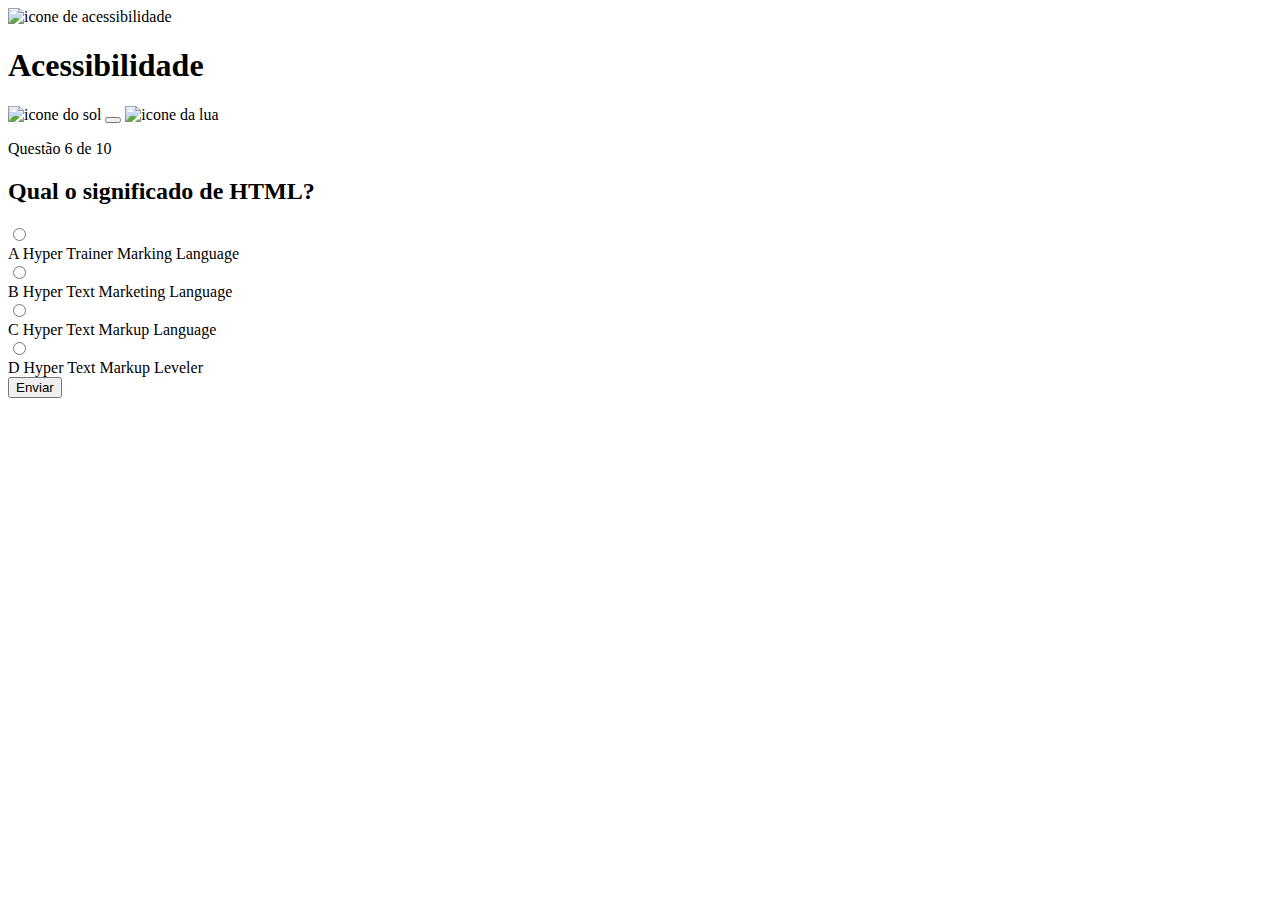
==== pages/quiz/quiz.html @ 275fd0d0 "adicionado o efeito para alternativas certas e erradas" ====
<!DOCTYPE html>
<html lang="en">
<head>
    <meta charset="UTF-8">
    <meta name="viewport" content="width=device-width, initial-scale=1.0">
    <link rel="preconnect" href="https://fonts.googleapis.com">
    <link rel="preconnect" href="https://fonts.gstatic.com" crossorigin>
    <link href="https://fonts.googleapis.com/css2?family=Rubik:ital,wght@0,300..900;1,300..900&display=swap">
    <link rel="stylesheet" href="quiz.css">
    <title>Quiz App</title>
</head>
<body>
    <header>
        <div class="assunto">
            <div class="assunto_icone">
                <img src="../../assets/images/icon-accessibility.svg" alt="icone de acessibilidade">
            </div>
            <h1>Acessibilidade</h1>
        </div>
        <div class="tema">
            <img src="../../assets/images/icon-sun-dark.svg" alt="icone do sol">
            <button>
                <div>
                </div>
            </button>
            <img src="../../assets/images/icon-moon-dark.svg" alt="icone da lua">
        </div>
    </header>
    <main>
        <section class="pergunta">
            <p>Questão 6 de 10</p>
            <h2>Qual o significado de HTML?</h2>
            <div class="barra_progresso">
                <div>
                </div>
            </div>
        </section>

        <section class="alternativas">
            <form action="">
                <label for="alternativa_a">
                <label for="alternativa_a" id="correta">
                    <input type="radio" id="alternativa_a" name="alternativa">

                    <div>
                        <span>A</span>
                        Hyper Trainer Marking Language
                    </div>
                </label>

                <label for="alternativa_b">
                <label for="alternativa_b" id="errada">
                    <input type="radio" id="alternativa_b" name="alternativa">

                    <div>
                        <span>B</span>
                        Hyper Text Marketing Language
                    </div>
                </label>
                <label for="alternativa_c">
                    <input type="radio" id="alternativa_c" name="alternativa">
                    <div>
                        <span>C</span>
                        Hyper Text Markup Language
                    </div>
                </label>
                <label for="alternativa_d">
                    <input type="radio" id="alternativa_d" name="alternativa">
                    <div>
                        <span>D</span>
                        Hyper Text Markup Leveler
                    </div>
                </label>
            </form>
            
            <button>Enviar</button>
        </section>
    </main>
</body>
</html>
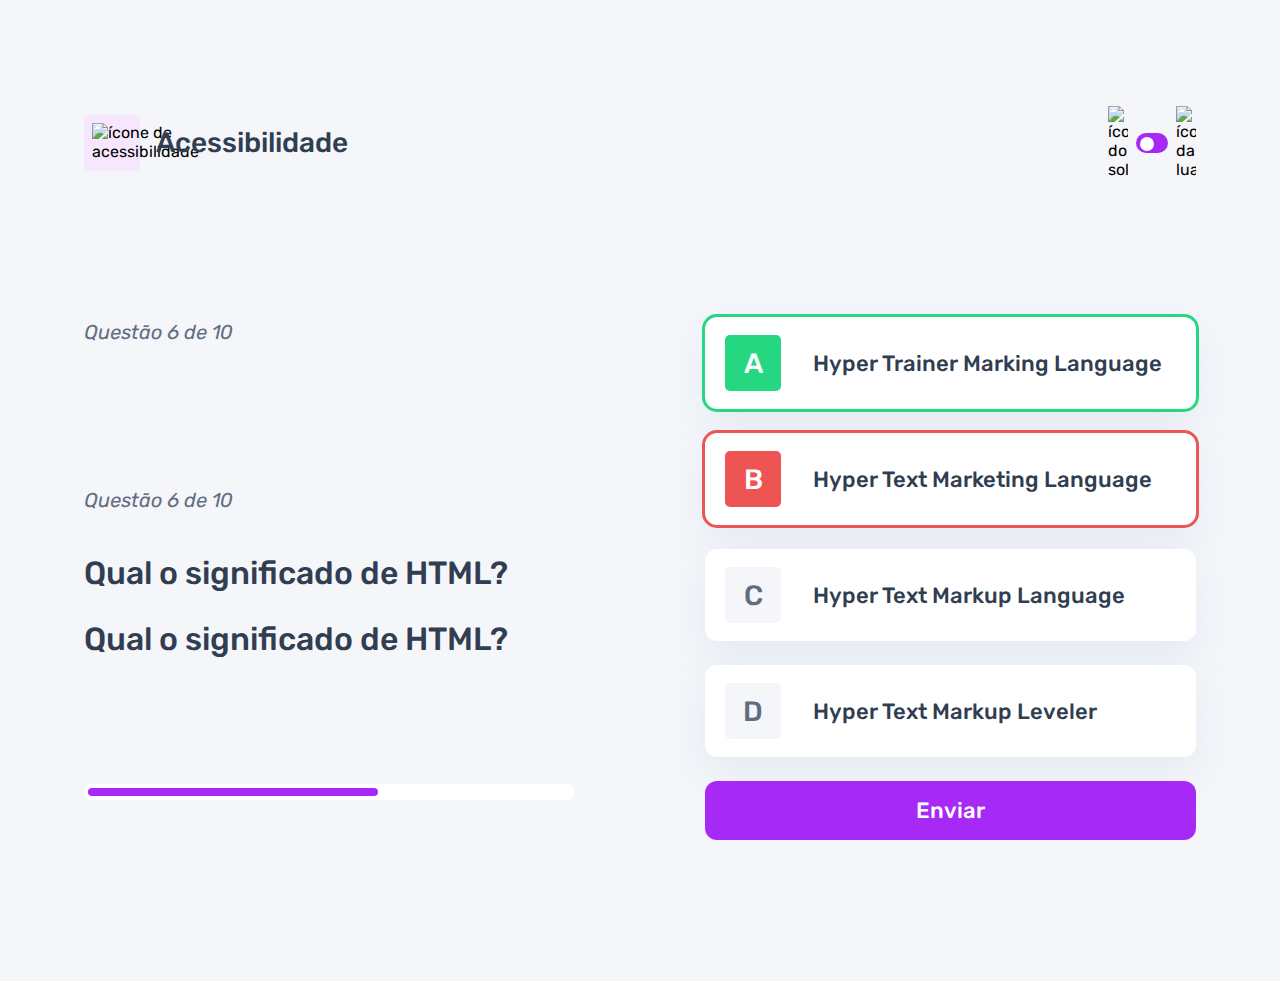
==== commit 4cdb3e20: "adicionada a responsividade para o desktop" ====
--- a/pages/quiz/quiz.html
+++ b/pages/quiz/quiz.html
@@ -5,7 +5,7 @@
     <meta name="viewport" content="width=device-width, initial-scale=1.0">
     <link rel="preconnect" href="https://fonts.googleapis.com">
     <link rel="preconnect" href="https://fonts.gstatic.com" crossorigin>
-    <link href="https://fonts.googleapis.com/css2?family=Rubik:ital,wght@0,300..900;1,300..900&display=swap">
+    <link href="https://fonts.googleapis.com/css2?family=Rubik:ital,wght@0,300..900;1,300..900&display=swap" rel="stylesheet">
     <link rel="stylesheet" href="quiz.css">
     <title>Quiz App</title>
 </head>
@@ -13,45 +13,44 @@
     <header>
         <div class="assunto">
             <div class="assunto_icone">
-                <img src="../../assets/images/icon-accessibility.svg" alt="icone de acessibilidade">
+                <img src="../../assets/images/icon-accessibility.svg" alt="ícone de acessibilidade">
             </div>
             <h1>Acessibilidade</h1>
         </div>
         <div class="tema">
-            <img src="../../assets/images/icon-sun-dark.svg" alt="icone do sol">
+            <img src="../../assets//images/icon-sun-dark.svg" alt="ícone do sol">
             <button>
-                <div>
-                </div>
+                <div></div>
             </button>
-            <img src="../../assets/images/icon-moon-dark.svg" alt="icone da lua">
+            <img src="../../assets/images/icon-moon-dark.svg" alt="ícone da lua">
         </div>
     </header>
+
     <main>
         <section class="pergunta">
             <p>Questão 6 de 10</p>
+            <div>
+                <p>Questão 6 de 10</p>
+
             <h2>Qual o significado de HTML?</h2>
+
+                <h2>Qual o significado de HTML?</h2>
+            </div>
             <div class="barra_progresso">
-                <div>
-                </div>
+               <div> </div>
             </div>
         </section>
-
         <section class="alternativas">
             <form action="">
-                <label for="alternativa_a">
                 <label for="alternativa_a" id="correta">
                     <input type="radio" id="alternativa_a" name="alternativa">
-
                     <div>
                         <span>A</span>
                         Hyper Trainer Marking Language
                     </div>
                 </label>
-
-                <label for="alternativa_b">
                 <label for="alternativa_b" id="errada">
                     <input type="radio" id="alternativa_b" name="alternativa">
-
                     <div>
                         <span>B</span>
                         Hyper Text Marketing Language
@@ -72,7 +71,6 @@
                     </div>
                 </label>
             </form>
-            
             <button>Enviar</button>
         </section>
     </main>
--- a/pages/quiz/quiz.css
+++ b/pages/quiz/quiz.css
@@ -0,0 +1,283 @@
+* {
+    margin: 0;
+    padding: 0;
+    box-sizing: border-box;
+    font-family: "Rubik", sans-serif;
+    -webkit-font-smoothing: antialiased;
+}
+:root {
+    --bg-color: #f4f6fa;
+    --purple: #a729f5;
+    --primary-text-color: #313e51;
+    --secondary-text-color: #626c7f;
+    --button-bg: #fff;
+    --shadow: 0px 16px 40px 0px rgba(143, 168, 193, 0.14);
+    --bg-html: #fff1e9;
+    --bg-css: #e0fdef;
+    --bg-javascript: #ebf0ff;
+    --bg-acessibilidade: #f6e7ff;
+    --white: #fff;
+    --green: #26d782;
+    --red: #ee5454;
+    --bg-mobile: url(../../assets/images/pattern-background-mobile-light.svg);
+    --bg-desktop: url(../../assets/images/pattern-background-desktop-light.svg)
+}
+body.escuro {
+    --bg-color: #313e51;
+    --bg-mobile: url(../../assets/images/pattern-background-mobile-dark.svg);
+    --bg-desktop: url(../../assets/images/pattern-background-desktop-dark.svg);
+    --primary-text-color: #fff;
+    --secondary-text-color: #abc1e1;
+    --button-bg: #3b4d66;
+    --shadow: 0px 16px 40px 0px rgba(49, 62, 81, 0.14);
+}
+body {
+    height: 100svh;
+    background: var(--bg-mobile) var(--bg-color);
+    background-repeat: no-repeat;
+    background-size: cover;
+}  
+header {
+    display: flex;
+    justify-content: space-between;
+    padding: 16px 24px;
+}
+.assunto {
+    display: flex;
+    align-items: center;
+    gap: 16px;
+}
+.assunto_icone {
+    background: var(--bg-acessibilidade);
+    width: 40px;
+    height: 40px;
+    padding:5px;
+    border-radius: 5px;
+}
+.assunto h1 {
+    font-size: 18px;
+    font-weight: 500;
+    color: var(--primary-text-color);
+}
+.tema {
+    padding: 8px 0;
+    display: flex;
+    align-items: center;
+    gap: 8px;
+}
+.tema img {
+    width: 16px;
+}
+.tema button {
+    height: 20px;
+    width: 32px;
+    background: var(--purple);
+    border: 0;
+    border-radius: 999px;
+    padding: 4px;
+}
+.tema button div {
+    background:var(--white) ;
+    width: 12px;
+    height: 12px;
+    border-radius: 999px;
+}
+main {
+    padding: 32px 24px;
+}
+.pergunta {
+    margin-bottom: 40px;
+}
+.pergunta p {
+    font-style: italic;
+    font-size: 14px;
+    color: var(--secondary-text-color);
+    margin-bottom: 12px;
+}
+.pergunta h2 {
+    font-size: 20px;
+    font-weight: 500;
+    color: var(--primary-text-color);
+    line-height: 24px;
+    margin-bottom: 24px;
+}
+.barra_progresso {
+    background: var(--button-bg);
+    height: 16px;
+    padding: 4px;
+    border-radius: 999px;
+}
+.barra_progresso div {
+    height: 100%;
+    width: 60%;
+    background: var(--purple);
+    border-radius: 999px;
+}
+.alternativas form {
+    display: flex;
+    flex-direction: column;
+    gap: 12px;
+    margin-bottom: 12px;
+}
+.alternativas label {
+    display: block;
+    background: var(--button-bg);
+    padding: 12px;
+    font-size: 18px;
+    font-weight: 500;
+    border-radius: 12px;
+    box-shadow: var(--shadow);
+    color: var(--primary-text-color);
+}
+.alternativas label:has(input:checked) {
+    outline: 3px solid var(--purple);
+    & span {
+        background: var(--purple);
+        color: var(--white);
+    }
+}
+.alternativas label#correta {
+    outline: 3px solid var(--green);
+    & span {
+        background: var(--green);
+        color: var(--white);
+    }
+}
+.alternativas label#errada {
+    outline: 3px solid var(--red);
+    & span {
+        background: var(--red);
+        color: var(--white);
+    }
+}
+.alternativas input {
+    display: none;
+}
+.alternativas div {
+    display: flex;
+    align-items: center;
+    gap: 16px;
+}
+.alternativas div span {
+    display: block;
+    width: 40px;
+    height: 40px;
+    background: var(--bg-color);
+    border-radius: 5px;
+    color: var(--secondary-text-color);
+    
+    display: flex;
+    align-items: center;
+    justify-content: center;
+    flex-shrink: 0;
+}
+.alternativas button {
+    padding: 16px;
+    border-radius: 12px;
+    border: none;
+    background: var(--purple);
+    color: var(--white);
+    width: 100%;
+    font-size: 18px;
+    font-weight: 500;
+}
+
+@media(min-width: 1100px) {
+    header {
+        margin-block: 81px;
+        max-width: 1160px;
+        margin-inline: auto;
+    }
+
+    .assunto_icone {
+        width: 56px;
+        height: 56px;
+        padding: 8px;
+    }
+
+    .assunto h1 {
+        font-size: 28px;
+    }
+
+    .tema {
+        padding: 8px 0;
+        padding: 9px 0;
+        display: flex;
+        align-items: center;
+        gap: 8px;
+    }
+
+    .tema img {
+        width: 16px;
+        width: 20px;
+    }
+
+    .tema button {
+        height: 20px;
+        width: 32px;
+        background: var(--purple);
+        border: 0;
+        border-radius: 999px;
+        border-radius: 1000px;
+        padding: 4px;
+    }
+
+    .tema button div {
+        background:var(--white) ;
+        width: 12px;
+        height: 12px;
+        width: 14px;
+        height: 14px;
+        border-radius: 999px;
+    }
+    main {
+        max-width: 1160px;
+        margin-inline: auto;
+
+        display: flex;
+        gap: 130px;
+    }
+    section {
+        width: 100%;
+    }
+
+    .pergunta {
+        display: flex;
+        flex-direction: column;
+        justify-content: space-between;
+    }
+
+    .pergunta p {
+        font-size: 20px;
+        line-height: 30px;
+        margin-bottom: 37px;
+    }
+
+    .pergunta h2 {
+        font-size: 32px;
+        line-height: 42px;
+    }
+
+    .alternativas form {
+        gap: 24px;
+        margin-bottom: 24px;
+    }
+
+    .alternativas label {
+        font-size: 22px;
+        padding: 18px 20px;
+    }
+
+    .alternativas div {
+        gap: 32px;
+    }
+
+    .alternativas div span {
+        width: 56px;
+        height: 56px;
+        font-size: 28px;
+    }
+    .alternativas button {
+        font-size: 22px;
+    }
+}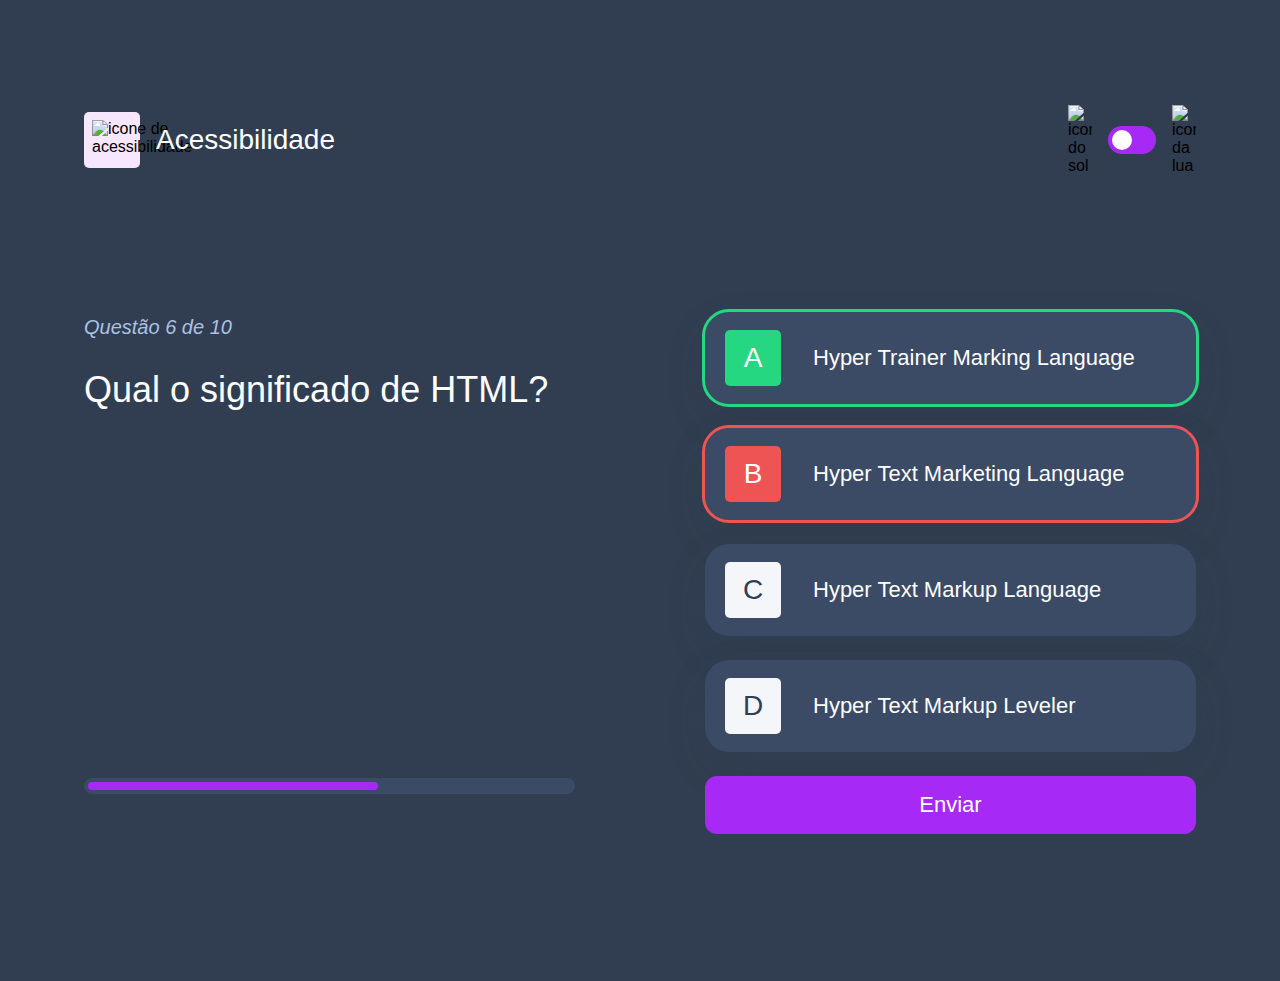
==== commit a13927c8: "ajuste das cores do tema dark" ====
--- a/pages/quiz/quiz.html
+++ b/pages/quiz/quiz.html
@@ -5,39 +5,37 @@
     <meta name="viewport" content="width=device-width, initial-scale=1.0">
     <link rel="preconnect" href="https://fonts.googleapis.com">
     <link rel="preconnect" href="https://fonts.gstatic.com" crossorigin>
-    <link href="https://fonts.googleapis.com/css2?family=Rubik:ital,wght@0,300..900;1,300..900&display=swap" rel="stylesheet">
+    <link href="https://fonts.googleapis.com/css2?family=Rubik:ital,wght@0,300..900;1,300..900&display=swap">
     <link rel="stylesheet" href="quiz.css">
     <title>Quiz App</title>
 </head>
 <body>
+<body class="escuro">
     <header>
         <div class="assunto">
             <div class="assunto_icone">
-                <img src="../../assets/images/icon-accessibility.svg" alt="ícone de acessibilidade">
+                <img src="../../assets/images/icon-accessibility.svg" alt="icone de acessibilidade">
             </div>
             <h1>Acessibilidade</h1>
         </div>
         <div class="tema">
-            <img src="../../assets//images/icon-sun-dark.svg" alt="ícone do sol">
+            <img src="../../assets/images/icon-sun-dark.svg" alt="icone do sol">
             <button>
-                <div></div>
+                <div>
+                </div>
             </button>
-            <img src="../../assets/images/icon-moon-dark.svg" alt="ícone da lua">
+            <img src="../../assets/images/icon-moon-dark.svg" alt="icone da lua">
         </div>
     </header>
-
     <main>
         <section class="pergunta">
-            <p>Questão 6 de 10</p>
             <div>
                 <p>Questão 6 de 10</p>
-
-            <h2>Qual o significado de HTML?</h2>
-
                 <h2>Qual o significado de HTML?</h2>
             </div>
             <div class="barra_progresso">
-               <div> </div>
+                <div>
+                </div>
             </div>
         </section>
         <section class="alternativas">
@@ -71,6 +69,7 @@
                     </div>
                 </label>
             </form>
+            
             <button>Enviar</button>
         </section>
     </main>
--- a/pages/quiz/quiz.css
+++ b/pages/quiz/quiz.css
@@ -5,30 +5,36 @@
     font-family: "Rubik", sans-serif;
     -webkit-font-smoothing: antialiased;
 }
+
 :root {
     --bg-color: #f4f6fa;
+    --bg-span: #f4f6fa;
+    --color-span: #626c7f;
     --purple: #a729f5;
+    --purple-hover: rgb(167, 41, 245, 0.7);
     --primary-text-color: #313e51;
-    --secondary-text-color: #626c7f;
-    --button-bg: #fff;
+    --secondery-text-color: #626c7f;
     --shadow: 0px 16px 40px 0px rgba(143, 168, 193, 0.14);
     --bg-html: #fff1e9;
-    --bg-css: #e0fdef;
-    --bg-javascript: #ebf0ff;
+    --bg-css: #e8fdef;
+    --bg-js: #ebf0ff;
     --bg-acessibilidade: #f6e7ff;
+    --button-bg: #fff;
     --white: #fff;
     --green: #26d782;
     --red: #ee5454;
     --bg-mobile: url(../../assets/images/pattern-background-mobile-light.svg);
     --bg-desktop: url(../../assets/images/pattern-background-desktop-light.svg)
 }
+
 body.escuro {
     --bg-color: #313e51;
+    --color-span: #313e51;
     --bg-mobile: url(../../assets/images/pattern-background-mobile-dark.svg);
     --bg-desktop: url(../../assets/images/pattern-background-desktop-dark.svg);
     --primary-text-color: #fff;
-    --secondary-text-color: #abc1e1;
-    --button-bg: #3b4d66;
+    --secondery-text-color: #abc1e1;
+    --button-bg: #3b4b66;
     --shadow: 0px 16px 40px 0px rgba(49, 62, 81, 0.14);
 }
 body {
@@ -36,7 +42,7 @@
     background: var(--bg-mobile) var(--bg-color);
     background-repeat: no-repeat;
     background-size: cover;
-}  
+}
 header {
     display: flex;
     justify-content: space-between;
@@ -51,8 +57,11 @@
     background: var(--bg-acessibilidade);
     width: 40px;
     height: 40px;
-    padding:5px;
+    padding: 5px;
     border-radius: 5px;
+}
+.assunto_icone img {
+    width: 100%;
 }
 .assunto h1 {
     font-size: 18px;
@@ -77,7 +86,7 @@
     padding: 4px;
 }
 .tema button div {
-    background:var(--white) ;
+    background: var(--white);
     width: 12px;
     height: 12px;
     border-radius: 999px;
@@ -91,7 +100,7 @@
 .pergunta p {
     font-style: italic;
     font-size: 14px;
-    color: var(--secondary-text-color);
+    color: var(--secondery-text-color);
     margin-bottom: 12px;
 }
 .pergunta h2 {
@@ -121,13 +130,20 @@
 }
 .alternativas label {
     display: block;
+    padding: 12px;
     background: var(--button-bg);
-    padding: 12px;
     font-size: 18px;
     font-weight: 500;
     border-radius: 12px;
     box-shadow: var(--shadow);
     color: var(--primary-text-color);
+    cursor: pointer;
+}
+.alternativas label:hover {
+    & span {
+        background: var(--bg-acessibilidade);
+        color: var(--purple);
+    }
 }
 .alternativas label:has(input:checked) {
     outline: 3px solid var(--purple);
@@ -140,7 +156,7 @@
     outline: 3px solid var(--green);
     & span {
         background: var(--green);
-        color: var(--white);
+        color: white;
     }
 }
 .alternativas label#errada {
@@ -163,9 +179,11 @@
     width: 40px;
     height: 40px;
     background: var(--bg-color);
+    background: var(--bg-span);
     border-radius: 5px;
-    color: var(--secondary-text-color);
-    
+    color: var(--secondery-text-color);
+    color: var(--color-span);
+
     display: flex;
     align-items: center;
     justify-content: center;
@@ -180,98 +198,75 @@
     width: 100%;
     font-size: 18px;
     font-weight: 500;
-}
-
-@media(min-width: 1100px) {
+    transition: background 0.3s;
+}
+.alternativas button:hover {
+    background: var(--purple-hover);
+    cursor: pointer;
+}
+@media (min-width: 1100px) {
     header {
         margin-block: 81px;
         max-width: 1160px;
         margin-inline: auto;
     }
-
     .assunto_icone {
         width: 56px;
         height: 56px;
         padding: 8px;
     }
-
     .assunto h1 {
         font-size: 28px;
     }
-
+    .tema img {
+        width: 24px;
+    }
     .tema {
-        padding: 8px 0;
-        padding: 9px 0;
-        display: flex;
-        align-items: center;
-        gap: 8px;
-    }
-
-    .tema img {
-        width: 16px;
+        gap: 16px;
+    }
+    .tema button {
+        width: 48px;
+        height: 28px;
+    }
+    .tema button div {
         width: 20px;
-    }
-
-    .tema button {
         height: 20px;
-        width: 32px;
-        background: var(--purple);
-        border: 0;
-        border-radius: 999px;
-        border-radius: 1000px;
-        padding: 4px;
-    }
-
-    .tema button div {
-        background:var(--white) ;
-        width: 12px;
-        height: 12px;
-        width: 14px;
-        height: 14px;
-        border-radius: 999px;
     }
     main {
         max-width: 1160px;
         margin-inline: auto;
-
         display: flex;
         gap: 130px;
     }
     section {
         width: 100%;
     }
-
     .pergunta {
         display: flex;
         flex-direction: column;
         justify-content: space-between;
     }
-
     .pergunta p {
         font-size: 20px;
         line-height: 30px;
-        margin-bottom: 37px;
-    }
-
+        margin-bottom: 27px;
+    }
     .pergunta h2 {
-        font-size: 32px;
+        font-size: 36px;
         line-height: 42px;
     }
-
     .alternativas form {
         gap: 24px;
         margin-bottom: 24px;
     }
-
     .alternativas label {
         font-size: 22px;
         padding: 18px 20px;
-    }
-
+        border-radius: 24px;
+    }
     .alternativas div {
         gap: 32px;
     }
-
     .alternativas div span {
         width: 56px;
         height: 56px;
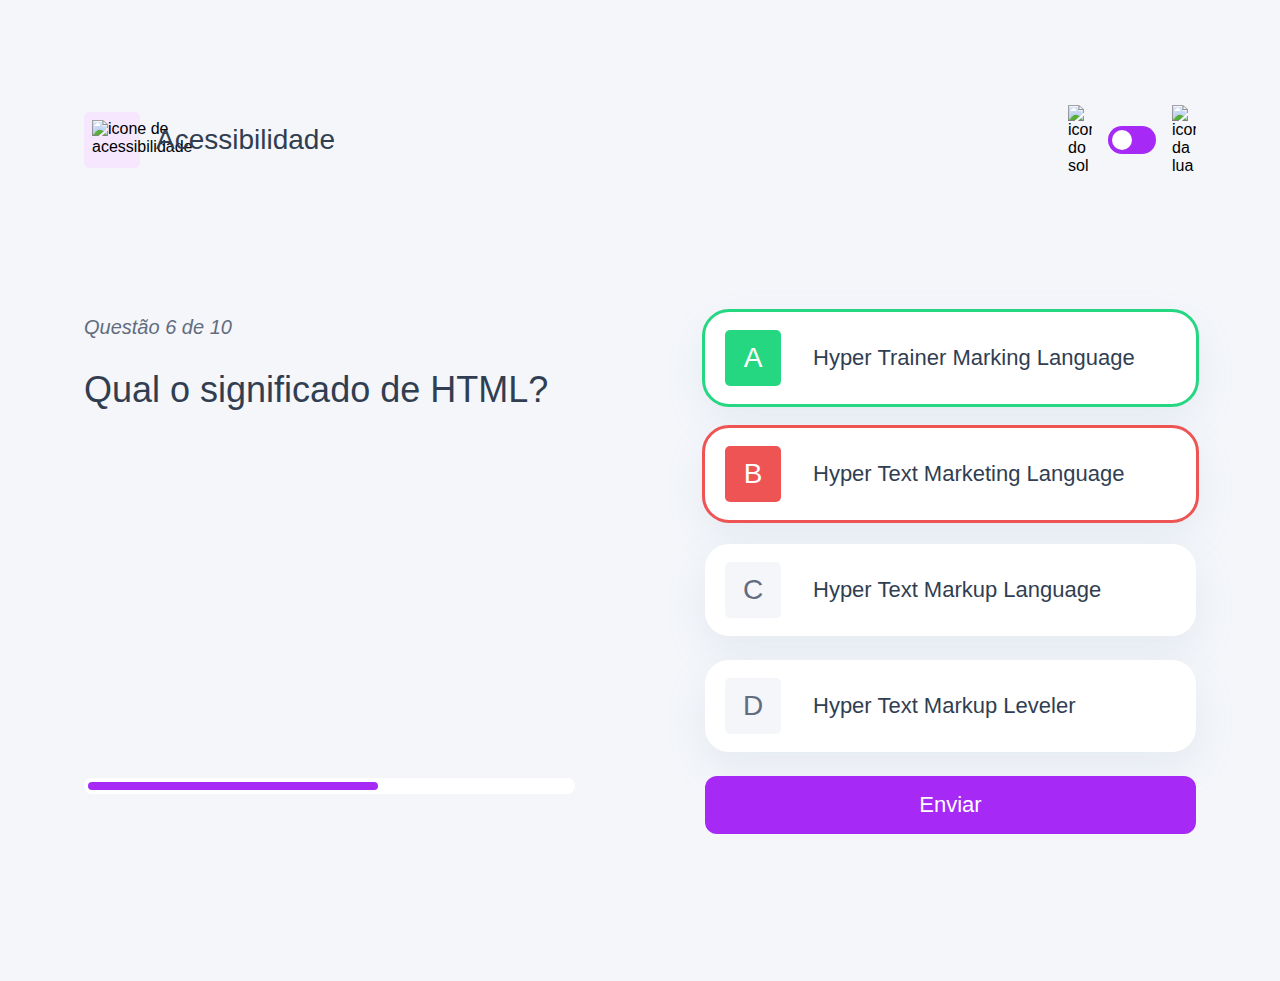
==== commit be0be92d: "adição do javascript no quiz.html para trocar o tema" ====
--- a/pages/quiz/quiz.html
+++ b/pages/quiz/quiz.html
@@ -6,11 +6,11 @@
     <link rel="preconnect" href="https://fonts.googleapis.com">
     <link rel="preconnect" href="https://fonts.gstatic.com" crossorigin>
     <link href="https://fonts.googleapis.com/css2?family=Rubik:ital,wght@0,300..900;1,300..900&display=swap">
+    <script src="./quiz.js" type="module" defer></script>
     <link rel="stylesheet" href="quiz.css">
     <title>Quiz App</title>
 </head>
 <body>
-<body class="escuro">
     <header>
         <div class="assunto">
             <div class="assunto_icone">
--- a/pages/quiz/quiz.css
+++ b/pages/quiz/quiz.css
@@ -5,7 +5,6 @@
     font-family: "Rubik", sans-serif;
     -webkit-font-smoothing: antialiased;
 }
-
 :root {
     --bg-color: #f4f6fa;
     --bg-span: #f4f6fa;
@@ -26,7 +25,6 @@
     --bg-mobile: url(../../assets/images/pattern-background-mobile-light.svg);
     --bg-desktop: url(../../assets/images/pattern-background-desktop-light.svg)
 }
-
 body.escuro {
     --bg-color: #313e51;
     --color-span: #313e51;
@@ -84,7 +82,10 @@
     border: 0;
     border-radius: 999px;
     padding: 4px;
-}
+    display: flex;
+    cursor: pointer;
+}
+
 .tema button div {
     background: var(--white);
     width: 12px;
@@ -178,12 +179,9 @@
     display: block;
     width: 40px;
     height: 40px;
-    background: var(--bg-color);
     background: var(--bg-span);
     border-radius: 5px;
-    color: var(--secondery-text-color);
     color: var(--color-span);
-
     display: flex;
     align-items: center;
     justify-content: center;
@@ -205,6 +203,11 @@
     cursor: pointer;
 }
 @media (min-width: 1100px) {
+    body {
+        background: var(--bg-desktop) var(--bg-color);
+        background-size: cover;
+        background-repeat: no-repeat;
+    }
     header {
         margin-block: 81px;
         max-width: 1160px;
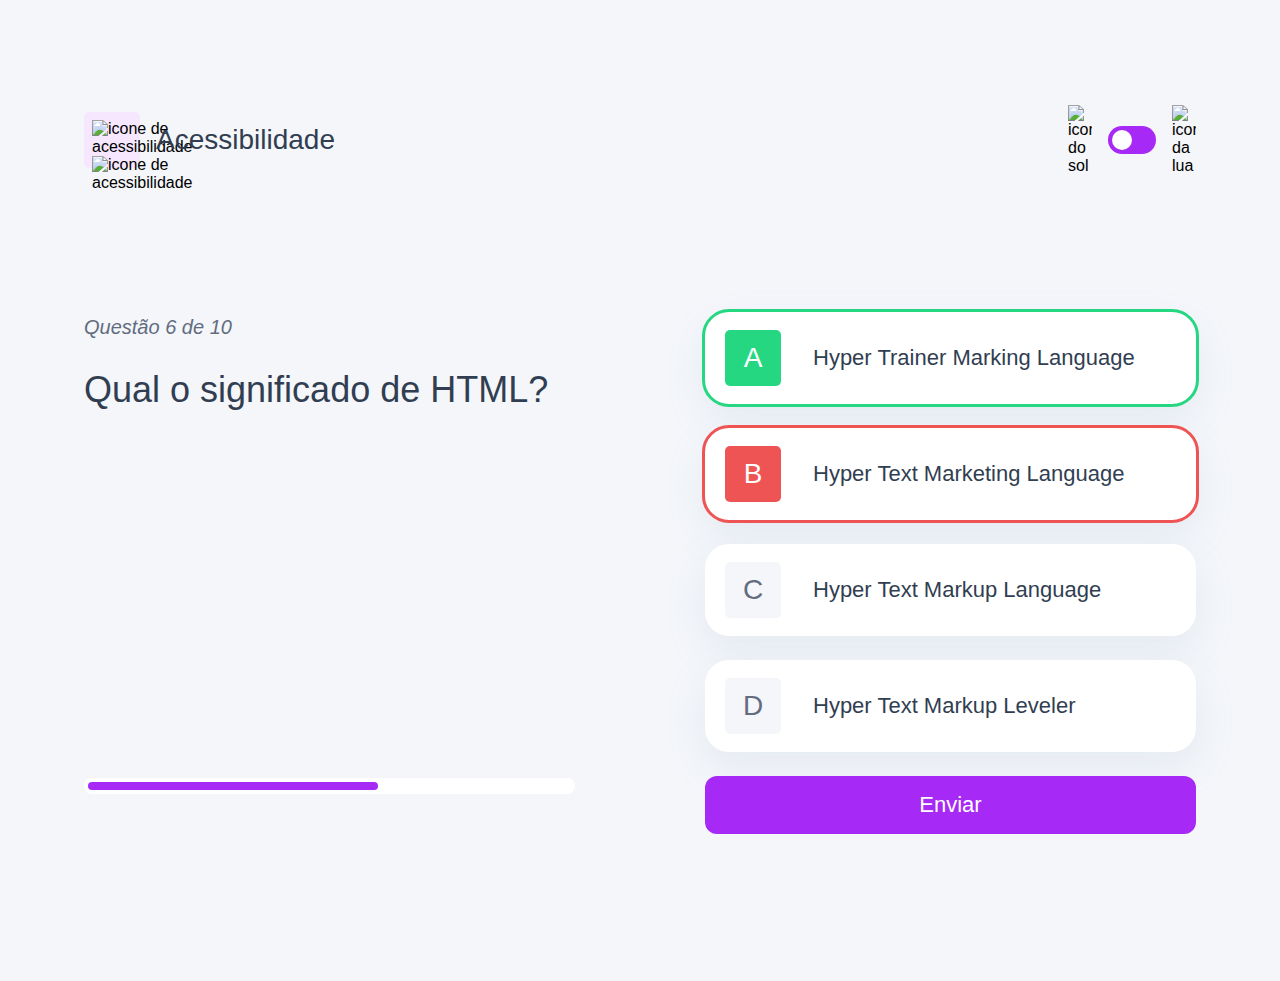
==== commit 4440ac2a: "alteração dinamica do assunto da pagina" ====
--- a/pages/quiz/quiz.html
+++ b/pages/quiz/quiz.html
@@ -15,8 +15,11 @@
         <div class="assunto">
             <div class="assunto_icone">
                 <img src="../../assets/images/icon-accessibility.svg" alt="icone de acessibilidade">
+                <img src="" alt="icone de acessibilidade">
             </div>
+
             <h1>Acessibilidade</h1>
+            <h1></h1>
         </div>
         <div class="tema">
             <img src="../../assets/images/icon-sun-dark.svg" alt="icone do sol">
--- a/pages/quiz/quiz.css
+++ b/pages/quiz/quiz.css
@@ -51,6 +51,7 @@
     align-items: center;
     gap: 16px;
 }
+
 .assunto_icone {
     background: var(--bg-acessibilidade);
     width: 40px;
@@ -58,6 +59,23 @@
     padding: 5px;
     border-radius: 5px;
 }
+
+.assunto_icone.html {
+    background: var(--bg-html);
+}
+
+.assunto_icone.css {
+    background: var(--bg-css);
+}
+
+.assunto_icone.javascript {
+    background: var(--bg-js);
+}
+
+.assunto_icone.acessibilidade {
+    background: var(--bg-acessibilidade);
+}
+
 .assunto_icone img {
     width: 100%;
 }
@@ -85,7 +103,6 @@
     display: flex;
     cursor: pointer;
 }
-
 .tema button div {
     background: var(--white);
     width: 12px;
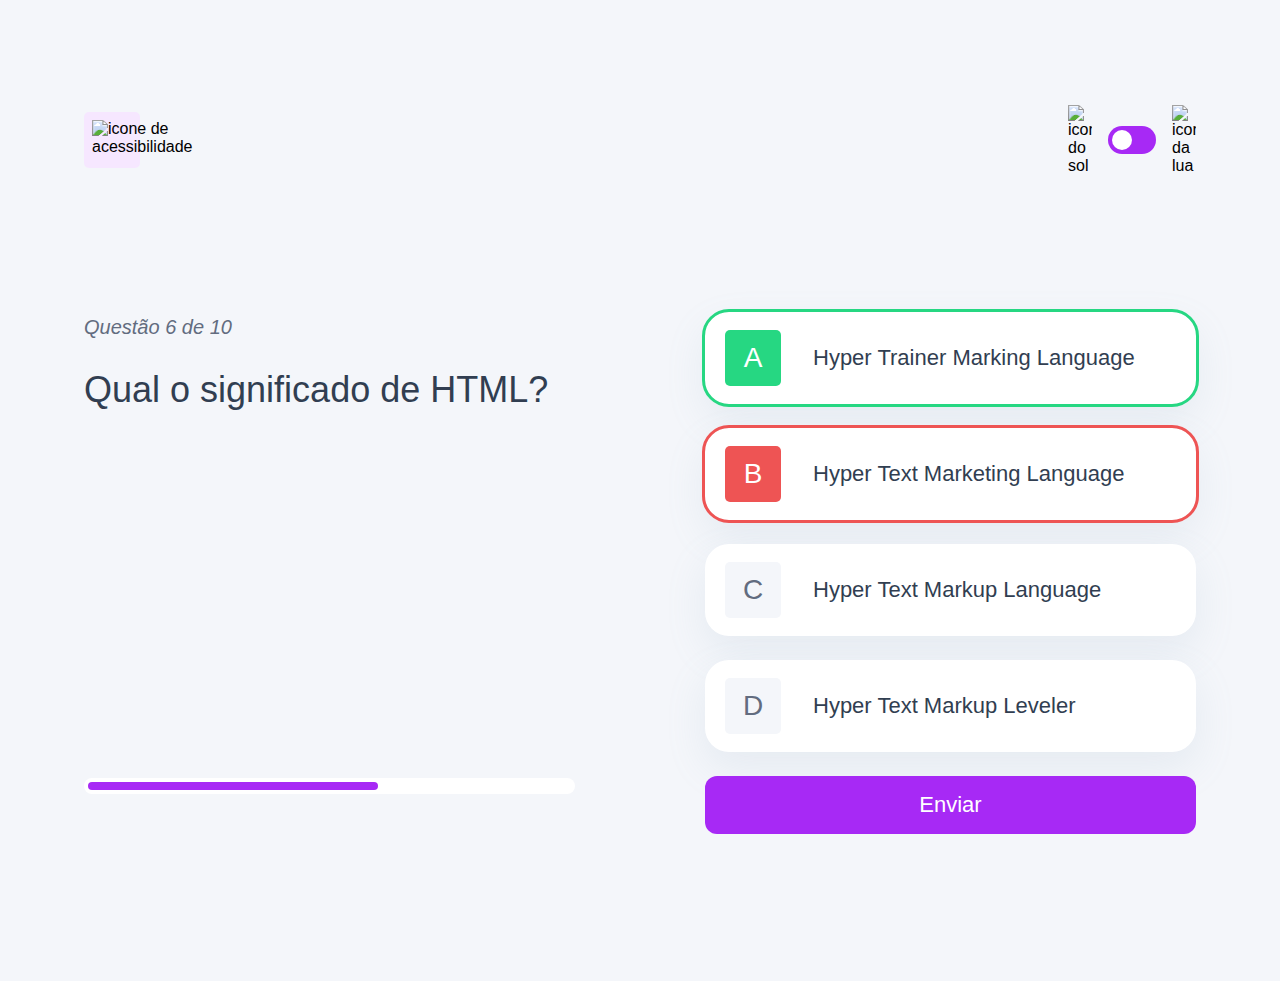
==== commit ac47dac2: "adicionada as funções de buscar as perguntar e montar as perguntas no HTML" ====
--- a/pages/quiz/quiz.html
+++ b/pages/quiz/quiz.html
@@ -14,11 +14,8 @@
     <header>
         <div class="assunto">
             <div class="assunto_icone">
-                <img src="../../assets/images/icon-accessibility.svg" alt="icone de acessibilidade">
                 <img src="" alt="icone de acessibilidade">
             </div>
-
-            <h1>Acessibilidade</h1>
             <h1></h1>
         </div>
         <div class="tema">
@@ -30,51 +27,64 @@
             <img src="../../assets/images/icon-moon-dark.svg" alt="icone da lua">
         </div>
     </header>
+
     <main>
         <section class="pergunta">
             <div>
                 <p>Questão 6 de 10</p>
+
                 <h2>Qual o significado de HTML?</h2>
             </div>
             <div class="barra_progresso">
                 <div>
+
                 </div>
             </div>
         </section>
+
         <section class="alternativas">
             <form action="">
                 <label for="alternativa_a" id="correta">
                     <input type="radio" id="alternativa_a" name="alternativa">
+
                     <div>
                         <span>A</span>
                         Hyper Trainer Marking Language
                     </div>
                 </label>
+
                 <label for="alternativa_b" id="errada">
                     <input type="radio" id="alternativa_b" name="alternativa">
+
                     <div>
                         <span>B</span>
                         Hyper Text Marketing Language
                     </div>
                 </label>
+
                 <label for="alternativa_c">
                     <input type="radio" id="alternativa_c" name="alternativa">
+
                     <div>
                         <span>C</span>
                         Hyper Text Markup Language
                     </div>
                 </label>
+
                 <label for="alternativa_d">
                     <input type="radio" id="alternativa_d" name="alternativa">
+
                     <div>
                         <span>D</span>
                         Hyper Text Markup Leveler
                     </div>
                 </label>
             </form>
-            
+
             <button>Enviar</button>
         </section>
+
     </main>
+
 </body>
 </html>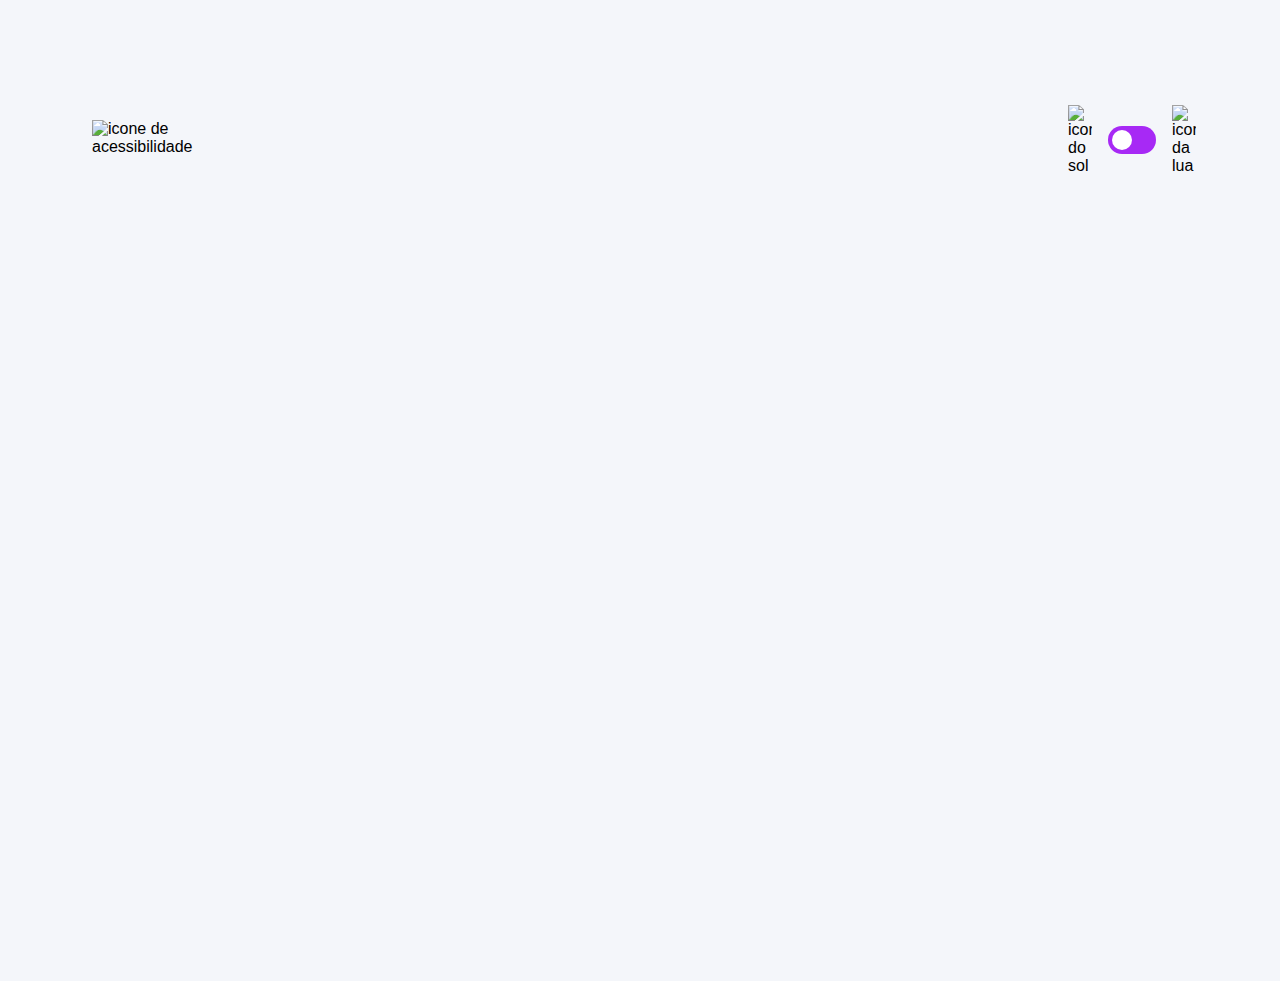
==== commit 5ea7403c: "correçao dos erros" ====
--- a/pages/quiz/quiz.html
+++ b/pages/quiz/quiz.html
@@ -16,12 +16,15 @@
             <div class="assunto_icone">
                 <img src="" alt="icone de acessibilidade">
             </div>
+
             <h1></h1>
         </div>
         <div class="tema">
             <img src="../../assets/images/icon-sun-dark.svg" alt="icone do sol">
+
             <button>
                 <div>
+
                 </div>
             </button>
             <img src="../../assets/images/icon-moon-dark.svg" alt="icone da lua">
@@ -29,60 +32,6 @@
     </header>
 
     <main>
-        <section class="pergunta">
-            <div>
-                <p>Questão 6 de 10</p>
-
-                <h2>Qual o significado de HTML?</h2>
-            </div>
-            <div class="barra_progresso">
-                <div>
-
-                </div>
-            </div>
-        </section>
-
-        <section class="alternativas">
-            <form action="">
-                <label for="alternativa_a" id="correta">
-                    <input type="radio" id="alternativa_a" name="alternativa">
-
-                    <div>
-                        <span>A</span>
-                        Hyper Trainer Marking Language
-                    </div>
-                </label>
-
-                <label for="alternativa_b" id="errada">
-                    <input type="radio" id="alternativa_b" name="alternativa">
-
-                    <div>
-                        <span>B</span>
-                        Hyper Text Marketing Language
-                    </div>
-                </label>
-
-                <label for="alternativa_c">
-                    <input type="radio" id="alternativa_c" name="alternativa">
-
-                    <div>
-                        <span>C</span>
-                        Hyper Text Markup Language
-                    </div>
-                </label>
-
-                <label for="alternativa_d">
-                    <input type="radio" id="alternativa_d" name="alternativa">
-
-                    <div>
-                        <span>D</span>
-                        Hyper Text Markup Leveler
-                    </div>
-                </label>
-            </form>
-
-            <button>Enviar</button>
-        </section>
 
     </main>
 
--- a/pages/quiz/quiz.css
+++ b/pages/quiz/quiz.css
@@ -5,6 +5,7 @@
     font-family: "Rubik", sans-serif;
     -webkit-font-smoothing: antialiased;
 }
+
 :root {
     --bg-color: #f4f6fa;
     --bg-span: #f4f6fa;
@@ -25,6 +26,7 @@
     --bg-mobile: url(../../assets/images/pattern-background-mobile-light.svg);
     --bg-desktop: url(../../assets/images/pattern-background-desktop-light.svg)
 }
+
 body.escuro {
     --bg-color: #313e51;
     --color-span: #313e51;
@@ -35,17 +37,20 @@
     --button-bg: #3b4b66;
     --shadow: 0px 16px 40px 0px rgba(49, 62, 81, 0.14);
 }
+
 body {
     height: 100svh;
     background: var(--bg-mobile) var(--bg-color);
     background-repeat: no-repeat;
     background-size: cover;
 }
+
 header {
     display: flex;
     justify-content: space-between;
     padding: 16px 24px;
 }
+
 .assunto {
     display: flex;
     align-items: center;
@@ -53,7 +58,6 @@
 }
 
 .assunto_icone {
-    background: var(--bg-acessibilidade);
     width: 40px;
     height: 40px;
     padding: 5px;
@@ -79,20 +83,24 @@
 .assunto_icone img {
     width: 100%;
 }
+
 .assunto h1 {
     font-size: 18px;
     font-weight: 500;
     color: var(--primary-text-color);
 }
+
 .tema {
     padding: 8px 0;
     display: flex;
     align-items: center;
     gap: 8px;
 }
+
 .tema img {
     width: 16px;
 }
+
 .tema button {
     height: 20px;
     width: 32px;
@@ -103,24 +111,29 @@
     display: flex;
     cursor: pointer;
 }
+
 .tema button div {
     background: var(--white);
     width: 12px;
     height: 12px;
     border-radius: 999px;
 }
+
 main {
     padding: 32px 24px;
 }
+
 .pergunta {
     margin-bottom: 40px;
 }
+
 .pergunta p {
     font-style: italic;
     font-size: 14px;
     color: var(--secondery-text-color);
     margin-bottom: 12px;
 }
+
 .pergunta h2 {
     font-size: 20px;
     font-weight: 500;
@@ -128,24 +141,30 @@
     line-height: 24px;
     margin-bottom: 24px;
 }
+
 .barra_progresso {
     background: var(--button-bg);
     height: 16px;
     padding: 4px;
     border-radius: 999px;
 }
+
 .barra_progresso div {
     height: 100%;
     width: 60%;
     background: var(--purple);
     border-radius: 999px;
 }
+
+
+
 .alternativas form {
     display: flex;
     flex-direction: column;
     gap: 12px;
     margin-bottom: 12px;
 }
+
 .alternativas label {
     display: block;
     padding: 12px;
@@ -157,41 +176,53 @@
     color: var(--primary-text-color);
     cursor: pointer;
 }
+
 .alternativas label:hover {
     & span {
         background: var(--bg-acessibilidade);
         color: var(--purple);
     }
 }
+
 .alternativas label:has(input:checked) {
     outline: 3px solid var(--purple);
+
     & span {
         background: var(--purple);
         color: var(--white);
     }
 }
+
 .alternativas label#correta {
     outline: 3px solid var(--green);
+
     & span {
         background: var(--green);
         color: white;
     }
 }
+
 .alternativas label#errada {
     outline: 3px solid var(--red);
+
     & span {
         background: var(--red);
         color: var(--white);
     }
 }
+
 .alternativas input {
     display: none;
 }
+
 .alternativas div {
     display: flex;
     align-items: center;
     gap: 16px;
-}
+
+
+}
+
 .alternativas div span {
     display: block;
     width: 40px;
@@ -199,11 +230,13 @@
     background: var(--bg-span);
     border-radius: 5px;
     color: var(--color-span);
+
     display: flex;
     align-items: center;
     justify-content: center;
     flex-shrink: 0;
 }
+
 .alternativas button {
     padding: 16px;
     border-radius: 12px;
@@ -215,83 +248,106 @@
     font-weight: 500;
     transition: background 0.3s;
 }
+
+
 .alternativas button:hover {
     background: var(--purple-hover);
     cursor: pointer;
 }
+
 @media (min-width: 1100px) {
+
     body {
         background: var(--bg-desktop) var(--bg-color);
         background-size: cover;
         background-repeat: no-repeat;
     }
+
     header {
         margin-block: 81px;
         max-width: 1160px;
         margin-inline: auto;
     }
+
     .assunto_icone {
         width: 56px;
         height: 56px;
         padding: 8px;
     }
+
     .assunto h1 {
         font-size: 28px;
     }
+
     .tema img {
         width: 24px;
     }
+
     .tema {
         gap: 16px;
     }
+
     .tema button {
         width: 48px;
         height: 28px;
     }
+
     .tema button div {
         width: 20px;
         height: 20px;
     }
+
     main {
         max-width: 1160px;
         margin-inline: auto;
+
         display: flex;
         gap: 130px;
     }
+
     section {
         width: 100%;
     }
+
     .pergunta {
         display: flex;
         flex-direction: column;
         justify-content: space-between;
     }
+
     .pergunta p {
         font-size: 20px;
         line-height: 30px;
         margin-bottom: 27px;
     }
+
     .pergunta h2 {
         font-size: 36px;
         line-height: 42px;
     }
+
     .alternativas form {
         gap: 24px;
         margin-bottom: 24px;
     }
+
     .alternativas label {
         font-size: 22px;
         padding: 18px 20px;
         border-radius: 24px;
     }
+
     .alternativas div {
         gap: 32px;
     }
+
+
     .alternativas div span {
         width: 56px;
         height: 56px;
         font-size: 28px;
     }
+
     .alternativas button {
         font-size: 22px;
     }
